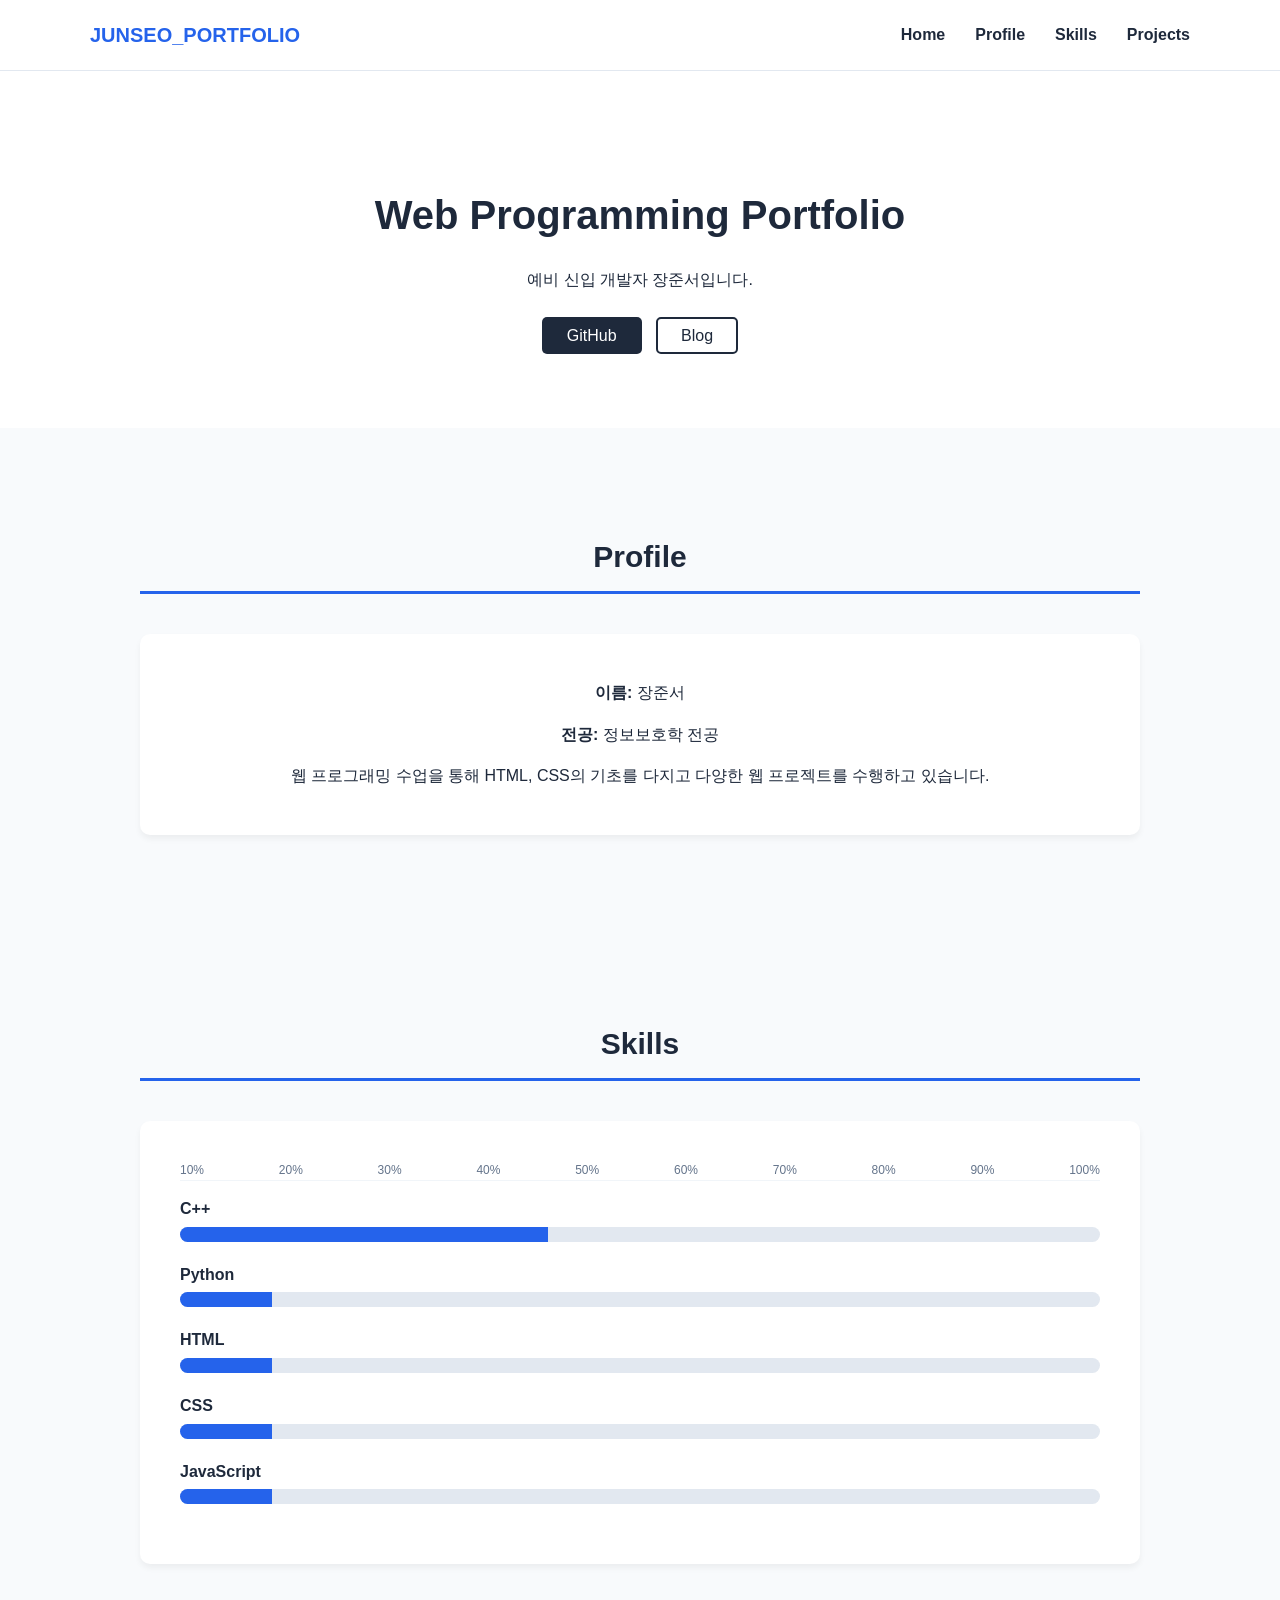
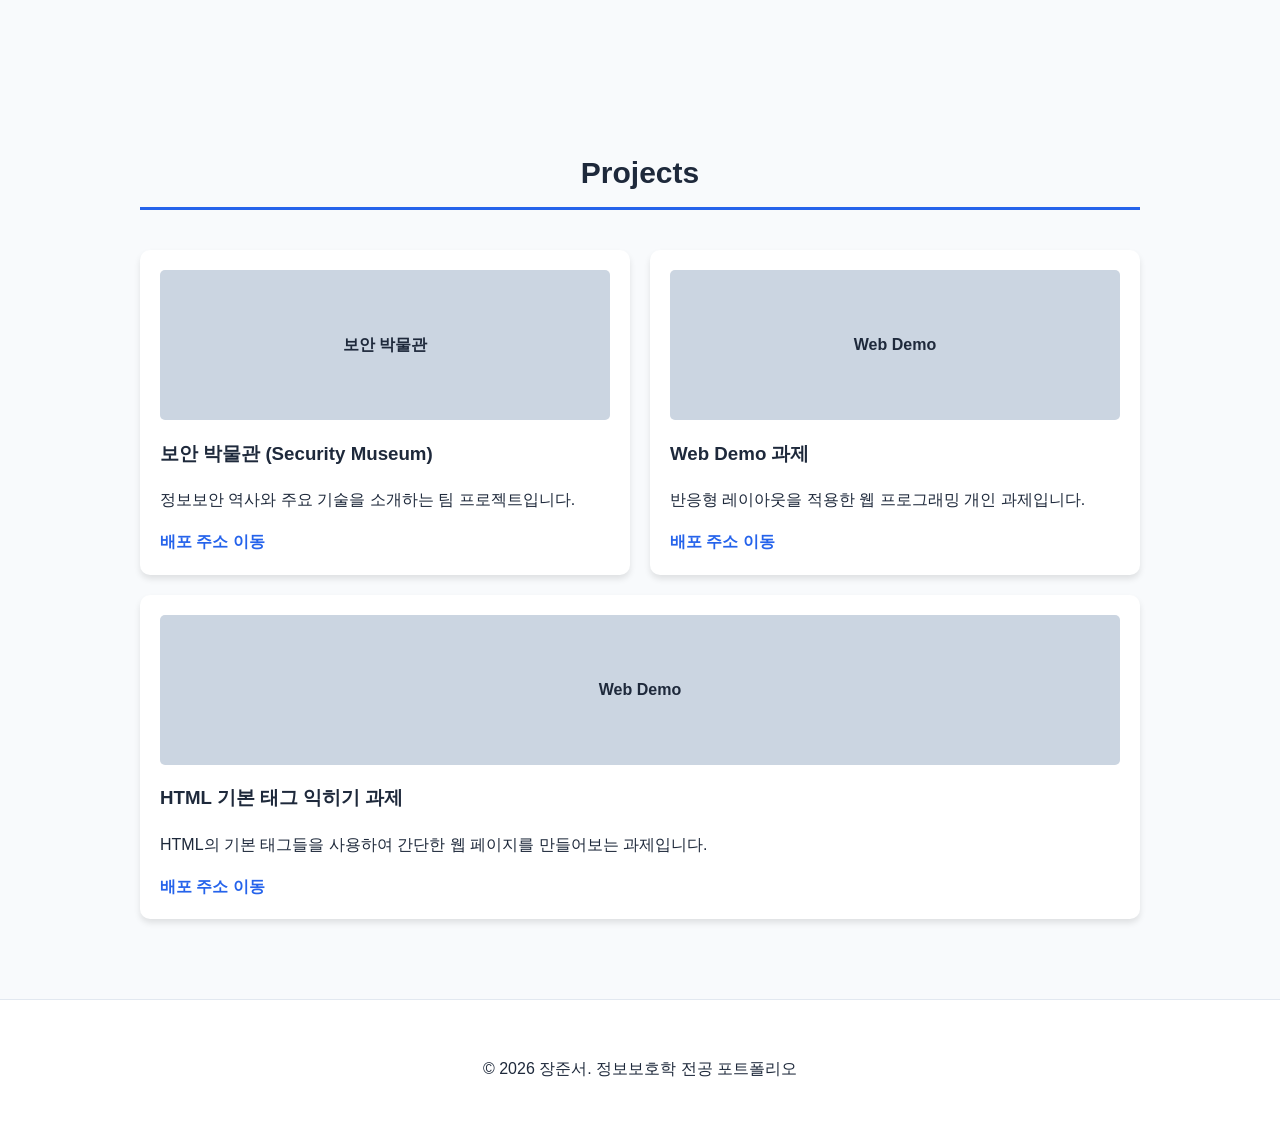
==== index.html @ bdc9773c "파일 이름수정" ====
<!doctype html>
<html lang="ko">
  <head>
    <meta charset="UTF-8" />
    <meta name="viewport" content="width=device-width, initial-scale=1.0" />
    <title>장준서 포트폴리오</title>
    <link rel="stylesheet" href="index.css" />
  </head>
  <body>
    <nav class="navbar">
      <div class="nav-container">
        <span class="logo">JUNSEO_PORTFOLIO</span>
        <ul class="nav-menu">
          <li><a href="#home">Home</a></li>
          <li><a href="#profile">Profile</a></li>
          <li><a href="#skills">Skills</a></li>
          <li><a href="#projects">Projects</a></li>
        </ul>
      </div>
    </nav>

    <section id="home" class="hero-section">
      <h1>Web Programming Portfolio</h1>
      <p>예비 신입 개발자 장준서입니다.</p>
      <div class="link-buttons">
        <a
          href="https://github.com/bear300811?tab=repositories"
          class="btn-dark"
          target="_blank"
          >GitHub</a
        >
        <a
          href="https://velog.io/@bear300811/series"
          class="btn-outline"
          target="_blank"
          >Blog</a
        >
      </div>
    </section>

    <section id="profile" class="common-section">
      <h2 class="title">Profile</h2>
      <div class="profile-box">
        <p><strong>이름:</strong> 장준서</p>
        <p><strong>전공:</strong> 정보보호학 전공</p>
        <p>
          웹 프로그래밍 수업을 통해 HTML, CSS의 기초를 다지고 다양한 웹
          프로젝트를 수행하고 있습니다.
        </p>
      </div>
    </section>

    <section id="skills" class="common-section">
      <h2 class="title">Skills</h2>
      <div class="skills-box">
        <div class="scale-label">
          <span>10%</span><span>20%</span><span>30%</span><span>40%</span
          ><span>50%</span> <span>60%</span><span>70%</span><span>80%</span
          ><span>90%</span><span>100%</span>
        </div>

        <div class="skill-row">
          <span class="label">C++</span>
          <div class="bar-container">
            <div class="bar-fill cpp-bar"></div>
          </div>
        </div>
        <div class="skill-row">
          <span class="label">Python</span>
          <div class="bar-container">
            <div class="bar-fill basic-bar"></div>
          </div>
        </div>
        <div class="skill-row">
          <span class="label">HTML</span>
          <div class="bar-container">
            <div class="bar-fill basic-bar"></div>
          </div>
        </div>
        <div class="skill-row">
          <span class="label">CSS</span>
          <div class="bar-container">
            <div class="bar-fill basic-bar"></div>
          </div>
        </div>
        <div class="skill-row">
          <span class="label">JavaScript</span>
          <div class="bar-container">
            <div class="bar-fill basic-bar"></div>
          </div>
        </div>
      </div>
    </section>

    <section id="projects" class="common-section">
      <h2 class="title">Projects</h2>
      <div class="project-container">
        <div class="project-item">
          <div class="project-thumb">보안 박물관</div>
          <h3>보안 박물관 (Security Museum)</h3>
          <p>정보보안 역사와 주요 기술을 소개하는 팀 프로젝트입니다.</p>
          <a href="#" class="view-link">배포 주소 이동</a>
        </div>
        <div class="project-item">
          <div class="project-thumb">Web Demo</div>
          <h3>Web Demo 과제</h3>
          <p>반응형 레이아웃을 적용한 웹 프로그래밍 개인 과제입니다.</p>
          <a href="https://web2026-3.vercel.app/" class="view-link"
            >배포 주소 이동</a
          >
        </div>
        <div class="project-item">
          <div class="project-thumb">Web Demo</div>
          <h3>HTML 기본 태그 익히기 과제</h3>
          <p>
            HTML의 기본 태그들을 사용하여 간단한 웹 페이지를 만들어보는
            과제입니다.
          </p>
          <a href="https://github.com/bear300811/WebProject2" class="view-link"
            >배포 주소 이동</a
          >
        </div>
      </div>
    </section>

    <footer class="footer">
      <p>© 2026 장준서. 정보보호학 전공 포트폴리오</p>
    </footer>
  </body>
</html>
---- index.css ----
body {
  margin: 0;
  padding: 0;
  font-family: 'Malgun Gothic', sans-serif;
  line-height: 1.6;
  background-color: #f8fafc;
  color: #1e293b;
}

/* 내비게이션 */
.navbar {
  background-color: #ffffff;
  height: 70px;
  border-bottom: 1px solid #e2e8f0;
  position: fixed;
  top: 0;
  width: 100%;
  z-index: 999;
}

.nav-container {
  width: 90%;
  max-width: 1100px;
  margin: 0 auto;
  display: flex;
  justify-content: space-between;
  align-items: center;
  height: 100%;
}

.logo {
  font-size: 20px;
  font-weight: bold;
  color: #2563eb;
}

.nav-menu {
  list-style: none;
  display: flex;
  margin: 0;
  padding: 0;
}

.nav-menu li {
  margin-left: 30px;
}

.nav-menu a {
  text-decoration: none;
  color: #1e293b;
  font-weight: bold;
}

/* 히어로 섹션 */
.hero-section {
  padding: 150px 20px 80px;
  text-align: center;
  background-color: #ffffff;
}

.hero-section h1 {
  font-size: 40px;
  margin-bottom: 20px;
}

.link-buttons {
  margin-top: 30px;
}

.btn-dark {
  background-color: #1e293b;
  color: white;
  padding: 10px 25px;
  text-decoration: none;
  border-radius: 5px;
  margin-right: 10px;
}

.btn-outline {
  border: 2px solid #1e293b;
  color: #1e293b;
  padding: 8px 23px;
  text-decoration: none;
  border-radius: 5px;
}

/* 공통 섹션 */
.common-section {
  padding: 80px 20px;
  max-width: 1000px;
  margin: 0 auto;
}

.title {
  text-align: center;
  font-size: 30px;
  margin-bottom: 40px;
  border-bottom: 3px solid #2563eb;
  display: inline-block;
  width: 100%;
  padding-bottom: 10px;
}

/* 프로필 박스 */
.profile-box {
  background-color: white;
  padding: 30px;
  border-radius: 10px;
  box-shadow: 0 4px 6px rgba(0, 0, 0, 0.05);
  text-align: center;
}

/* 기술 그래프 */
.skills-box {
  background-color: white;
  padding: 40px;
  border-radius: 10px;
  box-shadow: 0 4px 6px rgba(0, 0, 0, 0.05);
}

.scale-label {
  display: flex;
  justify-content: space-between;
  font-size: 12px;
  color: #64748b;
  margin-bottom: 15px;
  border-bottom: 1px solid #f1f5f9;
}

.skill-row {
  margin-bottom: 20px;
}

.label {
  font-weight: bold;
  display: block;
  margin-bottom: 5px;
}

.bar-container {
  background-color: #e2e8f0;
  height: 15px;
  border-radius: 10px;
  overflow: hidden;
}

/* 막대 애니메이션 핵심 코드 */
.bar-fill {
  height: 100%;
  background-color: #2563eb;
  width: 0;
  animation: slideIn 1.5s ease-out forwards;
}

@keyframes slideIn {
  from {
    width: 0;
  }
  to {
    width: var(--final-width);
  }
}

/* 각 스킬별 최종 너비 설정 (40%와 10%) */
.cpp-bar {
  --final-width: 40%;
}

.basic-bar {
  --final-width: 10%;
}

/* 프로젝트 그리드*/
.project-container {
  display: flex;
  gap: 20px;
  flex-wrap: wrap;
}

.project-item {
  background-color: white;
  flex: 1;
  min-width: 300px;
  padding: 20px;
  border-radius: 10px;
  box-shadow: 0 4px 6px rgba(0, 0, 0, 0.1);
}

.project-thumb {
  background-color: #cbd5e1;
  height: 150px;
  display: flex;
  align-items: center;
  justify-content: center;
  font-weight: bold;
  border-radius: 5px;
  margin-bottom: 15px;
}

.view-link {
  color: #2563eb;
  font-weight: bold;
  text-decoration: none;
}

.footer {
  text-align: center;
  padding: 40px;
  background-color: #ffffff;
  border-top: 1px solid #e2e8f0;
}

/* 반응형 (모바일) */
@media (max-width: 768px) {
  .nav-menu {
    display: none;
  }
  .project-item {
    flex: 100%;
  }
  .hero-section h1 {
    font-size: 30px;
  }
}
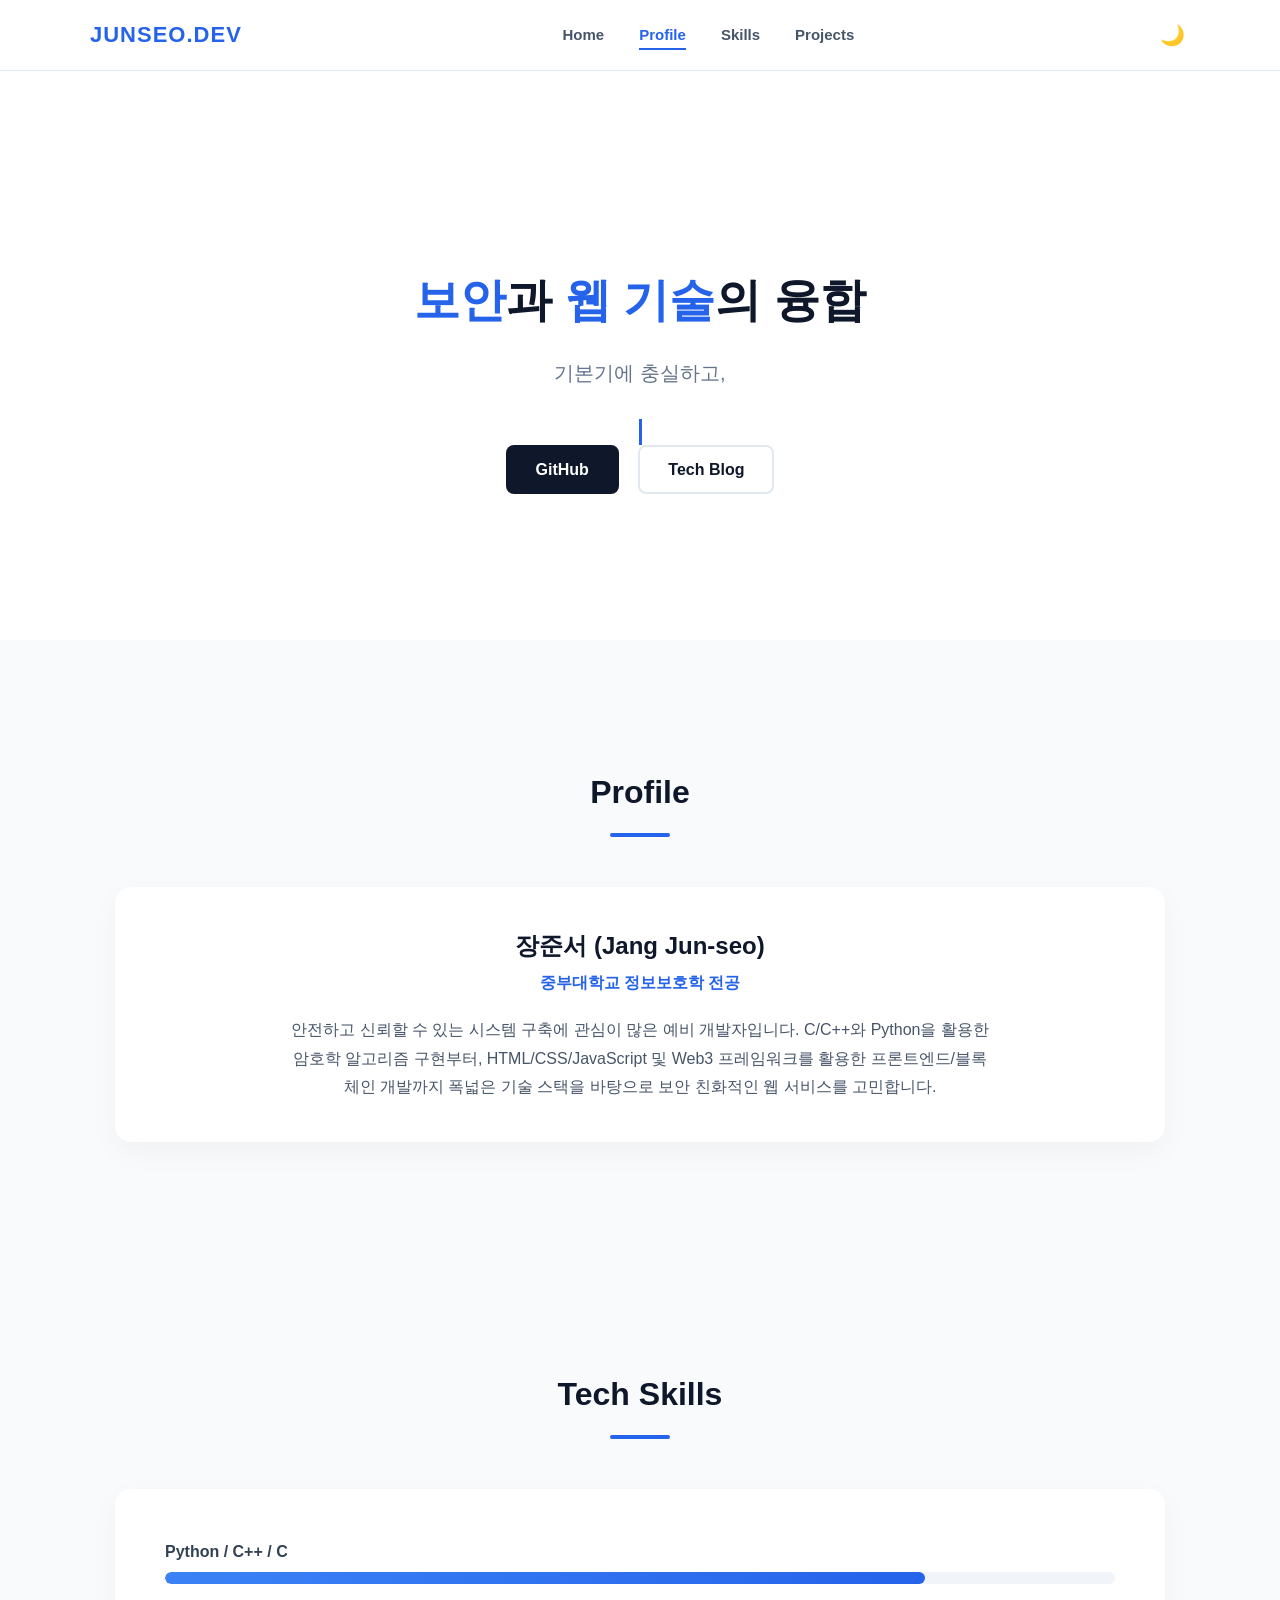
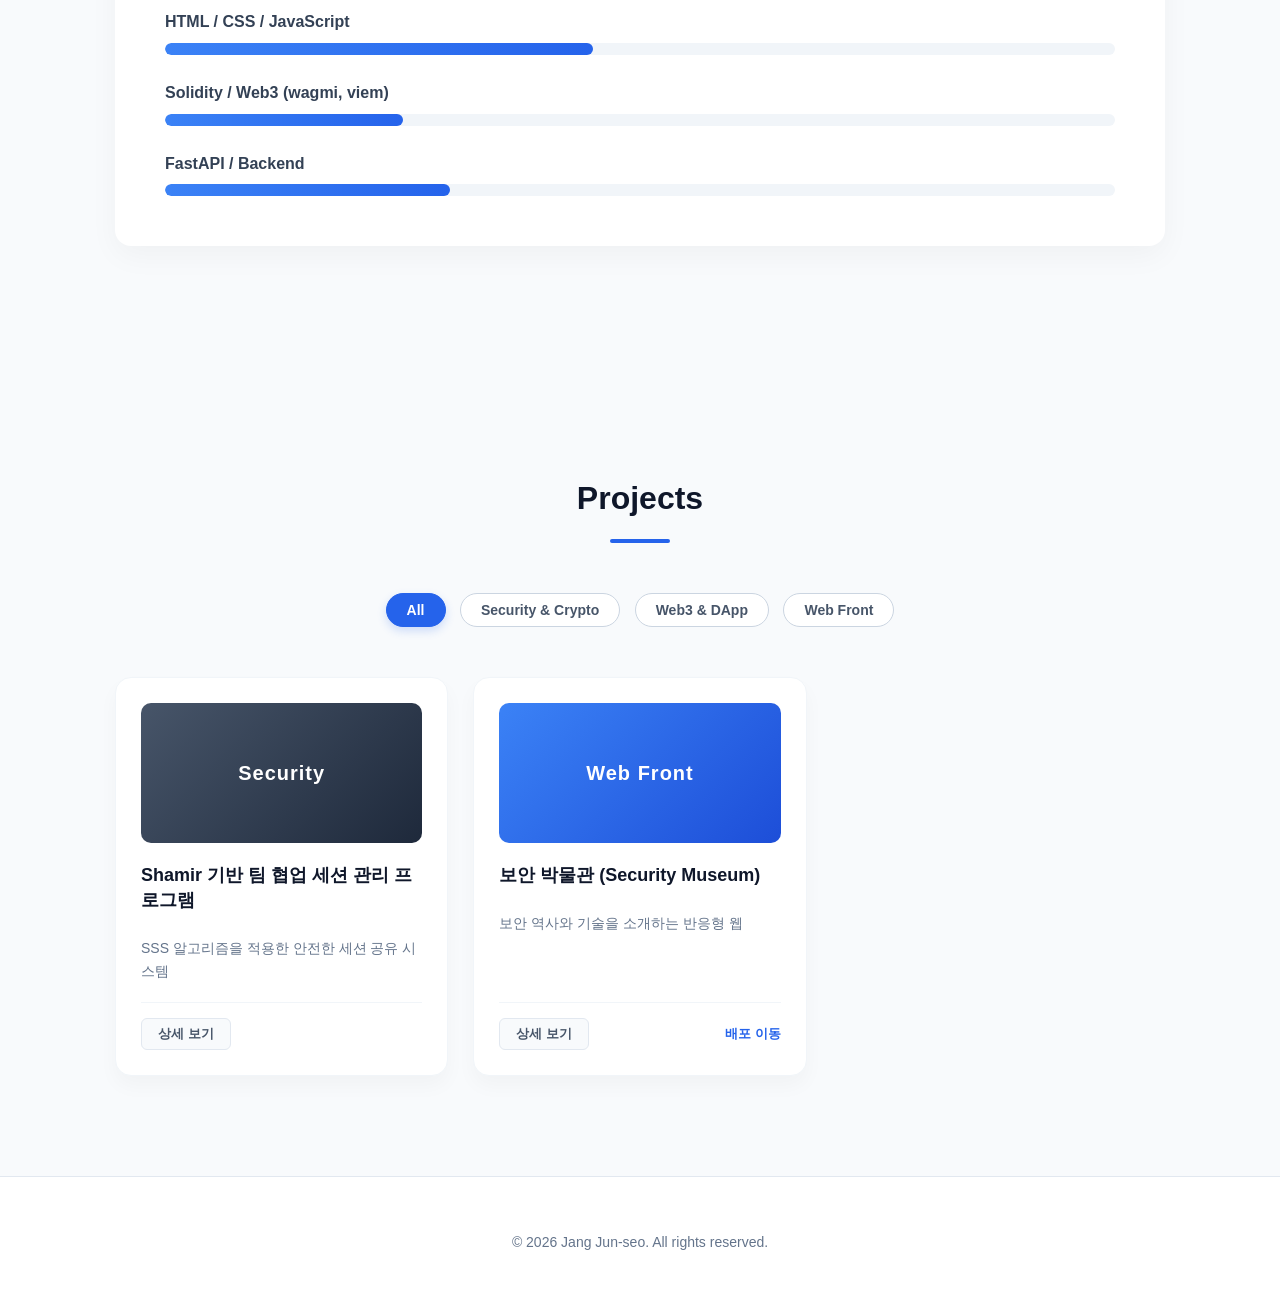
==== commit e3821c56: "Add : js시스템 및 기능 추가" ====
--- a/index.html
+++ b/index.html
@@ -3,90 +3,89 @@
   <head>
     <meta charset="UTF-8" />
     <meta name="viewport" content="width=device-width, initial-scale=1.0" />
-    <title>장준서 포트폴리오</title>
+    <title>장준서 포트폴리오 | InfoSec Developer</title>
     <link rel="stylesheet" href="index.css" />
   </head>
   <body>
     <nav class="navbar">
       <div class="nav-container">
-        <span class="logo">JUNSEO_PORTFOLIO</span>
+        <span class="logo">JUNSEO.DEV</span>
         <ul class="nav-menu">
-          <li><a href="#home">Home</a></li>
+          <li><a href="#home" class="active">Home</a></li>
           <li><a href="#profile">Profile</a></li>
           <li><a href="#skills">Skills</a></li>
           <li><a href="#projects">Projects</a></li>
         </ul>
+        <button id="darkModeToggle" class="dark-mode-btn">🌙</button>
       </div>
     </nav>
 
     <section id="home" class="hero-section">
-      <h1>Web Programming Portfolio</h1>
-      <p>예비 신입 개발자 장준서입니다.</p>
-      <div class="link-buttons">
-        <a
-          href="https://github.com/bear300811?tab=repositories"
-          class="btn-dark"
-          target="_blank"
-          >GitHub</a
-        >
-        <a
-          href="https://velog.io/@bear300811/series"
-          class="btn-outline"
-          target="_blank"
-          >Blog</a
-        >
+      <div class="hero-content">
+        <h1>
+          <span class="highlight">보안</span>과
+          <span class="highlight">웹 기술</span>의 융합
+        </h1>
+        <p id="typewriter" class="typing-text"></p>
+        <div class="link-buttons">
+          <a
+            href="https://github.com/bear300811?tab=repositories"
+            class="btn-dark"
+            target="_blank"
+            >GitHub</a
+          >
+          <a
+            href="https://velog.io/@bear300811/series"
+            class="btn-outline"
+            target="_blank"
+            >Tech Blog</a
+          >
+        </div>
       </div>
     </section>
 
     <section id="profile" class="common-section">
       <h2 class="title">Profile</h2>
       <div class="profile-box">
-        <p><strong>이름:</strong> 장준서</p>
-        <p><strong>전공:</strong> 정보보호학 전공</p>
-        <p>
-          웹 프로그래밍 수업을 통해 HTML, CSS의 기초를 다지고 다양한 웹
-          프로젝트를 수행하고 있습니다.
-        </p>
+        <div class="profile-text">
+          <h3>장준서 (Jang Jun-seo)</h3>
+          <p class="major">중부대학교 정보보호학 전공</p>
+          <p class="desc">
+            안전하고 신뢰할 수 있는 시스템 구축에 관심이 많은 예비 개발자입니다.
+            C/C++와 Python을 활용한 암호학 알고리즘 구현부터,
+            HTML/CSS/JavaScript 및 Web3 프레임워크를 활용한 프론트엔드/블록체인
+            개발까지 폭넓은 기술 스택을 바탕으로 보안 친화적인 웹 서비스를
+            고민합니다.
+          </p>
+        </div>
       </div>
     </section>
 
     <section id="skills" class="common-section">
-      <h2 class="title">Skills</h2>
+      <h2 class="title">Tech Skills</h2>
       <div class="skills-box">
-        <div class="scale-label">
-          <span>10%</span><span>20%</span><span>30%</span><span>40%</span
-          ><span>50%</span> <span>60%</span><span>70%</span><span>80%</span
-          ><span>90%</span><span>100%</span>
-        </div>
-
         <div class="skill-row">
-          <span class="label">C++</span>
+          <span class="label">Python / C++ / C</span>
           <div class="bar-container">
-            <div class="bar-fill cpp-bar"></div>
+            <div class="bar-fill" style="--target-width: 80%"></div>
           </div>
         </div>
         <div class="skill-row">
-          <span class="label">Python</span>
+          <span class="label">HTML / CSS / JavaScript</span>
           <div class="bar-container">
-            <div class="bar-fill basic-bar"></div>
+            <div class="bar-fill" style="--target-width: 45%"></div>
           </div>
         </div>
         <div class="skill-row">
-          <span class="label">HTML</span>
+          <span class="label">Solidity / Web3 (wagmi, viem)</span>
           <div class="bar-container">
-            <div class="bar-fill basic-bar"></div>
+            <div class="bar-fill" style="--target-width: 25%"></div>
           </div>
         </div>
         <div class="skill-row">
-          <span class="label">CSS</span>
+          <span class="label">FastAPI / Backend</span>
           <div class="bar-container">
-            <div class="bar-fill basic-bar"></div>
-          </div>
-        </div>
-        <div class="skill-row">
-          <span class="label">JavaScript</span>
-          <div class="bar-container">
-            <div class="bar-fill basic-bar"></div>
+            <div class="bar-fill" style="--target-width: 30%"></div>
           </div>
         </div>
       </div>
@@ -94,37 +93,78 @@
 
     <section id="projects" class="common-section">
       <h2 class="title">Projects</h2>
+
+      <div class="filter-container">
+        <button class="filter-btn active" data-filter="all">All</button>
+        <button class="filter-btn" data-filter="security">
+          Security & Crypto
+        </button>
+        <button class="filter-btn" data-filter="blockchain">Web3 & DApp</button>
+        <button class="filter-btn" data-filter="web">Web Front</button>
+      </div>
+
       <div class="project-container">
-        <div class="project-item">
-          <div class="project-thumb">보안 박물관</div>
+        <div
+          class="project-item"
+          data-category="security"
+          data-tech="Python, Cryptography, Security Protocol"
+          data-detail="Shamir's Secret Sharing(SSS) 알고리즘을 활용하여 팀원 간의 안전한 세션 키 분산 및 복구 메커니즘을 기획하고 구현한 프로젝트입니다."
+        >
+          <div class="project-thumb thumb-sec">Security</div>
+          <h3>Shamir 기반 팀 협업 세션 관리 프로그램</h3>
+          <p class="project-desc">
+            SSS 알고리즘을 적용한 안전한 세션 공유 시스템
+          </p>
+          <div class="project-links">
+            <button class="detail-btn">상세 보기</button>
+          </div>
+        </div>
+
+        <div
+          class="project-item"
+          data-category="web"
+          data-tech="HTML, CSS, JS, Vercel"
+          data-detail="정보보안의 역사와 주요 암호 기술(에니그마 등)을 인터랙티브하게 소개하는 웹 페이지입니다."
+        >
+          <div class="project-thumb thumb-web">Web Front</div>
           <h3>보안 박물관 (Security Museum)</h3>
-          <p>정보보안 역사와 주요 기술을 소개하는 팀 프로젝트입니다.</p>
-          <a href="#" class="view-link">배포 주소 이동</a>
-        </div>
-        <div class="project-item">
-          <div class="project-thumb">Web Demo</div>
-          <h3>Web Demo 과제</h3>
-          <p>반응형 레이아웃을 적용한 웹 프로그래밍 개인 과제입니다.</p>
-          <a href="https://web2026-3.vercel.app/" class="view-link"
-            >배포 주소 이동</a
-          >
-        </div>
-        <div class="project-item">
-          <div class="project-thumb">Web Demo</div>
-          <h3>HTML 기본 태그 익히기 과제</h3>
-          <p>
-            HTML의 기본 태그들을 사용하여 간단한 웹 페이지를 만들어보는
-            과제입니다.
-          </p>
-          <a href="https://github.com/bear300811/WebProject2" class="view-link"
-            >배포 주소 이동</a
-          >
+          <p class="project-desc">보안 역사와 기술을 소개하는 반응형 웹</p>
+          <div class="project-links">
+            <button class="detail-btn">상세 보기</button>
+            <a
+              href="https://web-project-mid.vercel.app/"
+              class="view-link"
+              target="_blank"
+              >배포 이동</a
+            >
+          </div>
         </div>
       </div>
     </section>
 
     <footer class="footer">
-      <p>© 2026 장준서. 정보보호학 전공 포트폴리오</p>
+      <p>© 2026 Jang Jun-seo. All rights reserved.</p>
     </footer>
+
+    <div id="projectModal" class="modal">
+      <div class="modal-content">
+        <div class="modal-header">
+          <h2 id="modalTitle">프로젝트 제목</h2>
+          <span class="close-btn">&times;</span>
+        </div>
+        <div class="modal-body">
+          <div class="tech-stack-container">
+            <span class="tech-label">Tech Stack</span>
+            <p id="modalTech" class="tech-tags"></p>
+          </div>
+          <div class="desc-container">
+            <span class="desc-label">Overview</span>
+            <p id="modalDesc">상세 설명</p>
+          </div>
+        </div>
+      </div>
+    </div>
+
+    <script src="app.js"></script>
   </body>
 </html>
--- a/index.css
+++ b/index.css
@@ -1,21 +1,27 @@
+/* 기본 초기화 및 폰트 */
 body {
   margin: 0;
   padding: 0;
-  font-family: 'Malgun Gothic', sans-serif;
+  font-family: 'Pretendard', 'Malgun Gothic', sans-serif;
   line-height: 1.6;
   background-color: #f8fafc;
-  color: #1e293b;
-}
-
-/* 내비게이션 */
+  color: #0f172a;
+  transition:
+    background-color 0.3s,
+    color 0.3s;
+}
+
+/* 내비게이션 - 블러 효과 적용 */
 .navbar {
-  background-color: #ffffff;
+  background-color: rgba(255, 255, 255, 0.9);
+  backdrop-filter: blur(10px);
   height: 70px;
   border-bottom: 1px solid #e2e8f0;
   position: fixed;
   top: 0;
   width: 100%;
   z-index: 999;
+  transition: background-color 0.3s;
 }
 
 .nav-container {
@@ -29,9 +35,10 @@
 }
 
 .logo {
-  font-size: 20px;
-  font-weight: bold;
+  font-size: 22px;
+  font-weight: 800;
   color: #2563eb;
+  letter-spacing: 1px;
 }
 
 .nav-menu {
@@ -42,165 +49,450 @@
 }
 
 .nav-menu li {
-  margin-left: 30px;
+  margin-left: 35px;
 }
 
 .nav-menu a {
   text-decoration: none;
-  color: #1e293b;
-  font-weight: bold;
+  color: #475569;
+  font-weight: 600;
+  font-size: 15px;
+  transition: color 0.3s ease;
+  padding-bottom: 5px;
+}
+
+.nav-menu a:hover,
+.nav-menu a.active {
+  color: #2563eb;
+  border-bottom: 2px solid #2563eb;
 }
 
 /* 히어로 섹션 */
 .hero-section {
-  padding: 150px 20px 80px;
+  padding: 180px 20px 100px;
   text-align: center;
   background-color: #ffffff;
-}
-
-.hero-section h1 {
-  font-size: 40px;
-  margin-bottom: 20px;
-}
-
-.link-buttons {
-  margin-top: 30px;
+  min-height: 40vh;
+  display: flex;
+  align-items: center;
+  justify-content: center;
+}
+
+.hero-content h1 {
+  font-size: 46px;
+  margin-bottom: 15px;
+  font-weight: 800;
+  color: #0f172a;
+}
+
+.highlight {
+  color: #2563eb;
+}
+
+.typing-text {
+  font-size: 20px;
+  color: #64748b;
+  min-height: 30px; /* 타이핑 전 레이아웃 흔들림 방지 */
+  margin-bottom: 30px;
+}
+
+.typing-cursor {
+  display: inline-block;
+  width: 3px;
+  background-color: #2563eb;
+  animation: blink 0.8s infinite;
+}
+
+@keyframes blink {
+  0%,
+  100% {
+    opacity: 1;
+  }
+  50% {
+    opacity: 0;
+  }
 }
 
 .btn-dark {
+  background-color: #0f172a;
+  color: white;
+  padding: 12px 30px;
+  text-decoration: none;
+  border-radius: 8px;
+  margin-right: 15px;
+  font-weight: 600;
+  transition:
+    background-color 0.2s,
+    transform 0.2s;
+  display: inline-block;
+}
+
+.btn-dark:hover {
   background-color: #1e293b;
-  color: white;
-  padding: 10px 25px;
+  transform: translateY(-2px);
+}
+
+.btn-outline {
+  border: 2px solid #e2e8f0;
+  color: #0f172a;
+  padding: 10px 28px;
   text-decoration: none;
-  border-radius: 5px;
-  margin-right: 10px;
-}
-
-.btn-outline {
-  border: 2px solid #1e293b;
-  color: #1e293b;
-  padding: 8px 23px;
-  text-decoration: none;
-  border-radius: 5px;
+  border-radius: 8px;
+  font-weight: 600;
+  transition: all 0.2s;
+  display: inline-block;
+}
+
+.btn-outline:hover {
+  border-color: #0f172a;
+  background-color: #f8fafc;
+  transform: translateY(-2px);
 }
 
 /* 공통 섹션 */
 .common-section {
-  padding: 80px 20px;
-  max-width: 1000px;
+  padding: 100px 20px;
+  max-width: 1050px;
   margin: 0 auto;
 }
 
 .title {
   text-align: center;
-  font-size: 30px;
-  margin-bottom: 40px;
-  border-bottom: 3px solid #2563eb;
-  display: inline-block;
-  width: 100%;
-  padding-bottom: 10px;
+  font-size: 32px;
+  font-weight: 800;
+  margin-bottom: 50px;
+  color: #0f172a;
+  position: relative;
+}
+
+.title::after {
+  content: '';
+  display: block;
+  width: 60px;
+  height: 4px;
+  background-color: #2563eb;
+  margin: 15px auto 0;
+  border-radius: 2px;
 }
 
 /* 프로필 박스 */
 .profile-box {
   background-color: white;
-  padding: 30px;
-  border-radius: 10px;
-  box-shadow: 0 4px 6px rgba(0, 0, 0, 0.05);
+  padding: 40px;
+  border-radius: 16px;
+  box-shadow: 0 10px 30px rgba(0, 0, 0, 0.04);
   text-align: center;
 }
 
-/* 기술 그래프 */
+.profile-text h3 {
+  font-size: 24px;
+  margin: 0 0 5px 0;
+}
+
+.major {
+  color: #2563eb;
+  font-weight: 600;
+  margin-top: 0;
+  margin-bottom: 20px;
+}
+
+.desc {
+  color: #475569;
+  font-size: 16px;
+  max-width: 700px;
+  margin: 0 auto;
+  line-height: 1.8;
+}
+
+/* 스킬 박스 */
 .skills-box {
   background-color: white;
-  padding: 40px;
-  border-radius: 10px;
-  box-shadow: 0 4px 6px rgba(0, 0, 0, 0.05);
-}
-
-.scale-label {
-  display: flex;
-  justify-content: space-between;
-  font-size: 12px;
-  color: #64748b;
-  margin-bottom: 15px;
-  border-bottom: 1px solid #f1f5f9;
+  padding: 50px;
+  border-radius: 16px;
+  box-shadow: 0 10px 30px rgba(0, 0, 0, 0.04);
 }
 
 .skill-row {
-  margin-bottom: 20px;
+  margin-bottom: 25px;
+}
+
+.skill-row:last-child {
+  margin-bottom: 0;
 }
 
 .label {
-  font-weight: bold;
+  font-weight: 600;
   display: block;
-  margin-bottom: 5px;
+  margin-bottom: 8px;
+  color: #334155;
 }
 
 .bar-container {
-  background-color: #e2e8f0;
-  height: 15px;
+  background-color: #f1f5f9;
+  height: 12px;
   border-radius: 10px;
   overflow: hidden;
 }
 
-/* 막대 애니메이션 핵심 코드 */
 .bar-fill {
   height: 100%;
-  background-color: #2563eb;
+  background: linear-gradient(90deg, #3b82f6, #2563eb);
   width: 0;
-  animation: slideIn 1.5s ease-out forwards;
-}
-
-@keyframes slideIn {
+  border-radius: 10px;
+}
+
+.bar-fill.animate {
+  animation: fillBar 1.5s cubic-bezier(0.1, 0.8, 0.2, 1) forwards;
+}
+
+@keyframes fillBar {
   from {
     width: 0;
   }
   to {
-    width: var(--final-width);
-  }
-}
-
-/* 각 스킬별 최종 너비 설정 (40%와 10%) */
-.cpp-bar {
-  --final-width: 40%;
-}
-
-.basic-bar {
-  --final-width: 10%;
-}
-
-/* 프로젝트 그리드*/
+    width: var(--target-width);
+  }
+}
+
+/* 필터 버튼 */
+.filter-container {
+  text-align: center;
+  margin-bottom: 40px;
+}
+
+.filter-btn {
+  background-color: white;
+  border: 1px solid #cbd5e1;
+  color: #475569;
+  padding: 8px 20px;
+  margin: 0 5px 10px;
+  border-radius: 30px;
+  cursor: pointer;
+  font-weight: 600;
+  font-size: 14px;
+  transition: all 0.2s ease;
+}
+
+.filter-btn.active,
+.filter-btn:hover {
+  background-color: #2563eb;
+  border-color: #2563eb;
+  color: white;
+  box-shadow: 0 4px 10px rgba(37, 99, 235, 0.2);
+}
+
+/* 프로젝트 그리드 */
 .project-container {
-  display: flex;
-  gap: 20px;
-  flex-wrap: wrap;
+  display: grid;
+  grid-template-columns: repeat(auto-fill, minmax(320px, 1fr));
+  gap: 25px;
 }
 
 .project-item {
   background-color: white;
-  flex: 1;
-  min-width: 300px;
-  padding: 20px;
-  border-radius: 10px;
-  box-shadow: 0 4px 6px rgba(0, 0, 0, 0.1);
+  padding: 25px;
+  border-radius: 16px;
+  box-shadow: 0 10px 20px rgba(0, 0, 0, 0.03);
+  transition:
+    opacity 0.4s ease,
+    transform 0.3s ease,
+    box-shadow 0.3s ease;
+  border: 1px solid #f1f5f9;
+  display: flex;
+  flex-direction: column;
+}
+
+.project-item:hover {
+  transform: translateY(-8px);
+  box-shadow: 0 15px 30px rgba(0, 0, 0, 0.08);
+}
+
+.project-item.hide {
+  display: none;
 }
 
 .project-thumb {
-  background-color: #cbd5e1;
-  height: 150px;
+  height: 140px;
   display: flex;
   align-items: center;
   justify-content: center;
-  font-weight: bold;
-  border-radius: 5px;
-  margin-bottom: 15px;
+  font-weight: 800;
+  font-size: 20px;
+  border-radius: 10px;
+  margin-bottom: 20px;
+  color: white;
+  letter-spacing: 1px;
+}
+
+/* 카테고리별 썸네일 색상 */
+.thumb-sec {
+  background: linear-gradient(135deg, #475569, #1e293b);
+}
+.thumb-blk {
+  background: linear-gradient(135deg, #8b5cf6, #6d28d9);
+}
+.thumb-web {
+  background: linear-gradient(135deg, #3b82f6, #1d4ed8);
+}
+
+.project-item h3 {
+  font-size: 18px;
+  margin: 0 0 10px 0;
+  color: #0f172a;
+  line-height: 1.4;
+}
+
+.project-desc {
+  font-size: 14px;
+  color: #64748b;
+  margin-bottom: 20px;
+  flex-grow: 1;
+}
+
+.project-links {
+  display: flex;
+  justify-content: space-between;
+  align-items: center;
+  border-top: 1px solid #f1f5f9;
+  padding-top: 15px;
+}
+
+.detail-btn {
+  background-color: #f8fafc;
+  border: 1px solid #e2e8f0;
+  color: #475569;
+  padding: 6px 16px;
+  border-radius: 6px;
+  cursor: pointer;
+  font-weight: 600;
+  font-size: 13px;
+  transition: all 0.2s;
+}
+
+.detail-btn:hover {
+  background-color: #e2e8f0;
+  color: #0f172a;
 }
 
 .view-link {
   color: #2563eb;
+  font-weight: 700;
+  font-size: 13px;
+  text-decoration: none;
+}
+
+.view-link:hover {
+  text-decoration: underline;
+}
+
+/* 다크모드 버튼 */
+.dark-mode-btn {
+  background: none;
+  border: none;
+  font-size: 20px;
+  cursor: pointer;
+  margin-left: 15px;
+  padding: 5px;
+  border-radius: 50%;
+  transition: background-color 0.2s;
+}
+
+.dark-mode-btn:hover {
+  background-color: #f1f5f9;
+}
+
+/* 고퀄리티 모달 디자인 */
+.modal {
+  display: none;
+  position: fixed;
+  z-index: 1000;
+  left: 0;
+  top: 0;
+  width: 100%;
+  height: 100%;
+  background-color: rgba(15, 23, 42, 0.7);
+  backdrop-filter: blur(5px);
+}
+
+.modal-content {
+  background-color: #ffffff;
+  margin: 8% auto;
+  border-radius: 16px;
+  width: 90%;
+  max-width: 550px;
+  box-shadow: 0 20px 40px rgba(0, 0, 0, 0.2);
+  animation: modalScaleUp 0.3s cubic-bezier(0.1, 0.8, 0.2, 1);
+  overflow: hidden;
+}
+
+@keyframes modalScaleUp {
+  from {
+    opacity: 0;
+    transform: scale(0.95) translateY(20px);
+  }
+  to {
+    opacity: 1;
+    transform: scale(1) translateY(0);
+  }
+}
+
+.modal-header {
+  padding: 25px 30px;
+  border-bottom: 1px solid #f1f5f9;
+  display: flex;
+  justify-content: space-between;
+  align-items: center;
+  background-color: #f8fafc;
+}
+
+.modal-header h2 {
+  margin: 0;
+  font-size: 20px;
+  color: #0f172a;
+}
+
+.close-btn {
+  color: #94a3b8;
+  font-size: 26px;
   font-weight: bold;
-  text-decoration: none;
+  cursor: pointer;
+  transition: color 0.2s;
+}
+
+.close-btn:hover {
+  color: #0f172a;
+}
+
+.modal-body {
+  padding: 30px;
+}
+
+.tech-label,
+.desc-label {
+  display: block;
+  font-size: 13px;
+  font-weight: 700;
+  color: #2563eb;
+  text-transform: uppercase;
+  margin-bottom: 10px;
+  letter-spacing: 0.5px;
+}
+
+.tech-tags {
+  font-size: 14px;
+  font-weight: 600;
+  color: #334155;
+  background-color: #f1f5f9;
+  padding: 10px 15px;
+  border-radius: 8px;
+  margin: 0 0 25px 0;
+}
+
+#modalDesc {
+  color: #475569;
+  font-size: 15px;
+  line-height: 1.7;
+  margin: 0;
 }
 
 .footer {
@@ -208,17 +500,143 @@
   padding: 40px;
   background-color: #ffffff;
   border-top: 1px solid #e2e8f0;
-}
-
-/* 반응형 (모바일) */
+  color: #64748b;
+  font-size: 14px;
+}
+
+/* 반응형 */
 @media (max-width: 768px) {
   .nav-menu {
     display: none;
   }
-  .project-item {
-    flex: 100%;
-  }
-  .hero-section h1 {
-    font-size: 30px;
-  }
-}
+  .hero-content h1 {
+    font-size: 32px;
+  }
+  .project-container {
+    grid-template-columns: 1fr;
+  }
+}
+
+/* -------------------------------------
+   다크모드 스타일 (변수 없이 직접 덮어쓰기)
+-------------------------------------- */
+body.dark-theme {
+  background-color: #0f172a;
+  color: #f1f5f9;
+}
+body.dark-theme .navbar {
+  background-color: rgba(15, 23, 42, 0.9);
+  border-bottom-color: #1e293b;
+}
+body.dark-theme .nav-menu a {
+  color: #94a3b8;
+}
+body.dark-theme .nav-menu a:hover,
+body.dark-theme .nav-menu a.active {
+  color: #3b82f6;
+  border-bottom-color: #3b82f6;
+}
+body.dark-theme .logo {
+  color: #3b82f6;
+}
+body.dark-theme .dark-mode-btn:hover {
+  background-color: #1e293b;
+}
+body.dark-theme .hero-section {
+  background-color: #0f172a;
+}
+body.dark-theme .hero-content h1 {
+  color: #f1f5f9;
+}
+body.dark-theme .highlight {
+  color: #3b82f6;
+}
+body.dark-theme .btn-dark {
+  background-color: #3b82f6;
+  color: #ffffff;
+}
+body.dark-theme .btn-dark:hover {
+  background-color: #2563eb;
+}
+body.dark-theme .btn-outline {
+  border-color: #334155;
+  color: #f1f5f9;
+}
+body.dark-theme .btn-outline:hover {
+  border-color: #f1f5f9;
+  background-color: transparent;
+}
+body.dark-theme .title {
+  color: #f1f5f9;
+}
+body.dark-theme .profile-box,
+body.dark-theme .skills-box,
+body.dark-theme .project-item {
+  background-color: #1e293b;
+  border-color: #1e293b;
+  box-shadow: 0 10px 30px rgba(0, 0, 0, 0.4);
+}
+body.dark-theme .profile-text h3,
+body.dark-theme .project-item h3 {
+  color: #f1f5f9;
+}
+body.dark-theme .desc,
+body.dark-theme .project-desc {
+  color: #94a3b8;
+}
+body.dark-theme .label {
+  color: #cbd5e1;
+}
+body.dark-theme .bar-container {
+  background-color: #0f172a;
+}
+body.dark-theme .filter-btn {
+  background-color: transparent;
+  border-color: #475569;
+  color: #cbd5e1;
+}
+body.dark-theme .filter-btn.active,
+body.dark-theme .filter-btn:hover {
+  background-color: #3b82f6;
+  border-color: #3b82f6;
+  color: white;
+}
+body.dark-theme .project-links {
+  border-top-color: #334155;
+}
+body.dark-theme .detail-btn {
+  background-color: #0f172a;
+  border-color: #334155;
+  color: #cbd5e1;
+}
+body.dark-theme .detail-btn:hover {
+  background-color: #334155;
+  color: #f1f5f9;
+}
+body.dark-theme .view-link {
+  color: #3b82f6;
+}
+body.dark-theme .footer {
+  background-color: #0f172a;
+  border-top-color: #1e293b;
+  color: #475569;
+}
+
+/* 다크모드 모달 */
+body.dark-theme .modal-content {
+  background-color: #1e293b;
+}
+body.dark-theme .modal-header {
+  background-color: #0f172a;
+  border-bottom-color: #334155;
+}
+body.dark-theme .modal-header h2 {
+  color: #f1f5f9;
+}
+body.dark-theme .tech-tags {
+  background-color: #0f172a;
+  color: #cbd5e1;
+}
+body.dark-theme #modalDesc {
+  color: #94a3b8;
+}
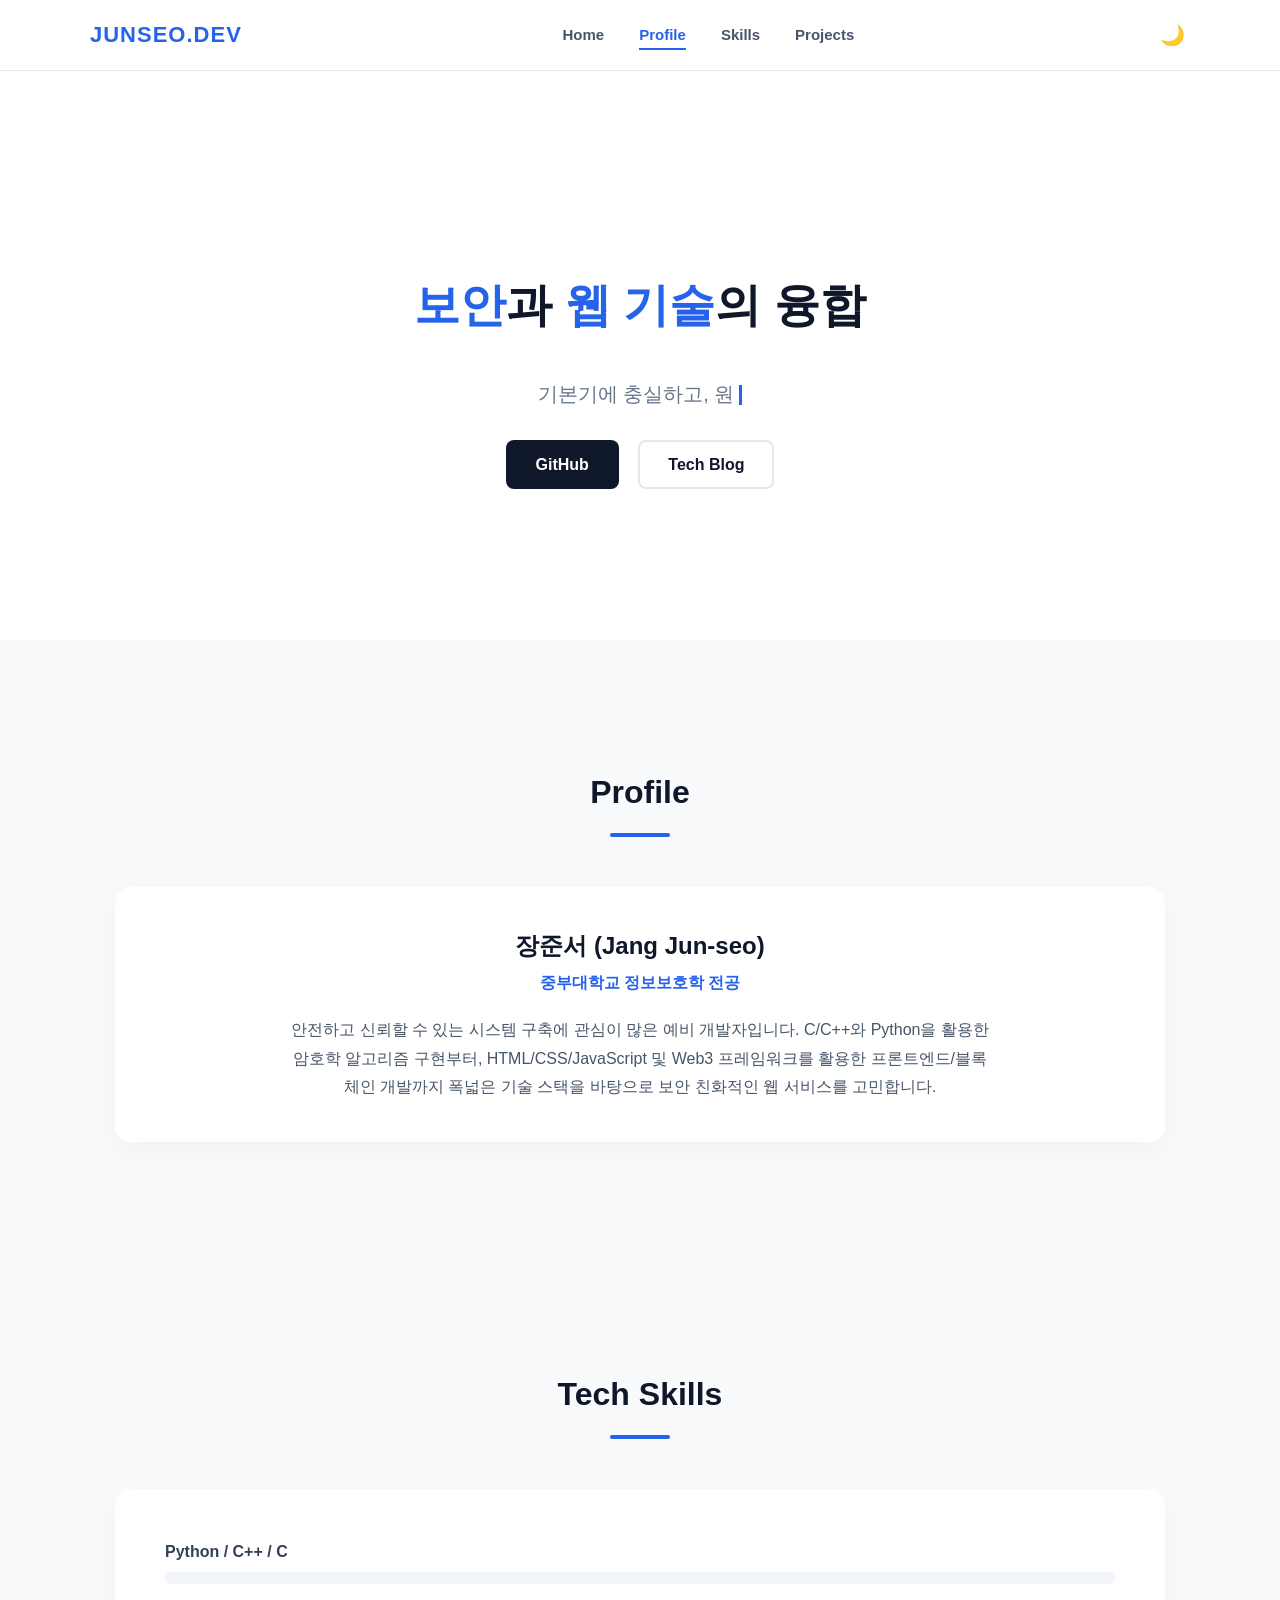
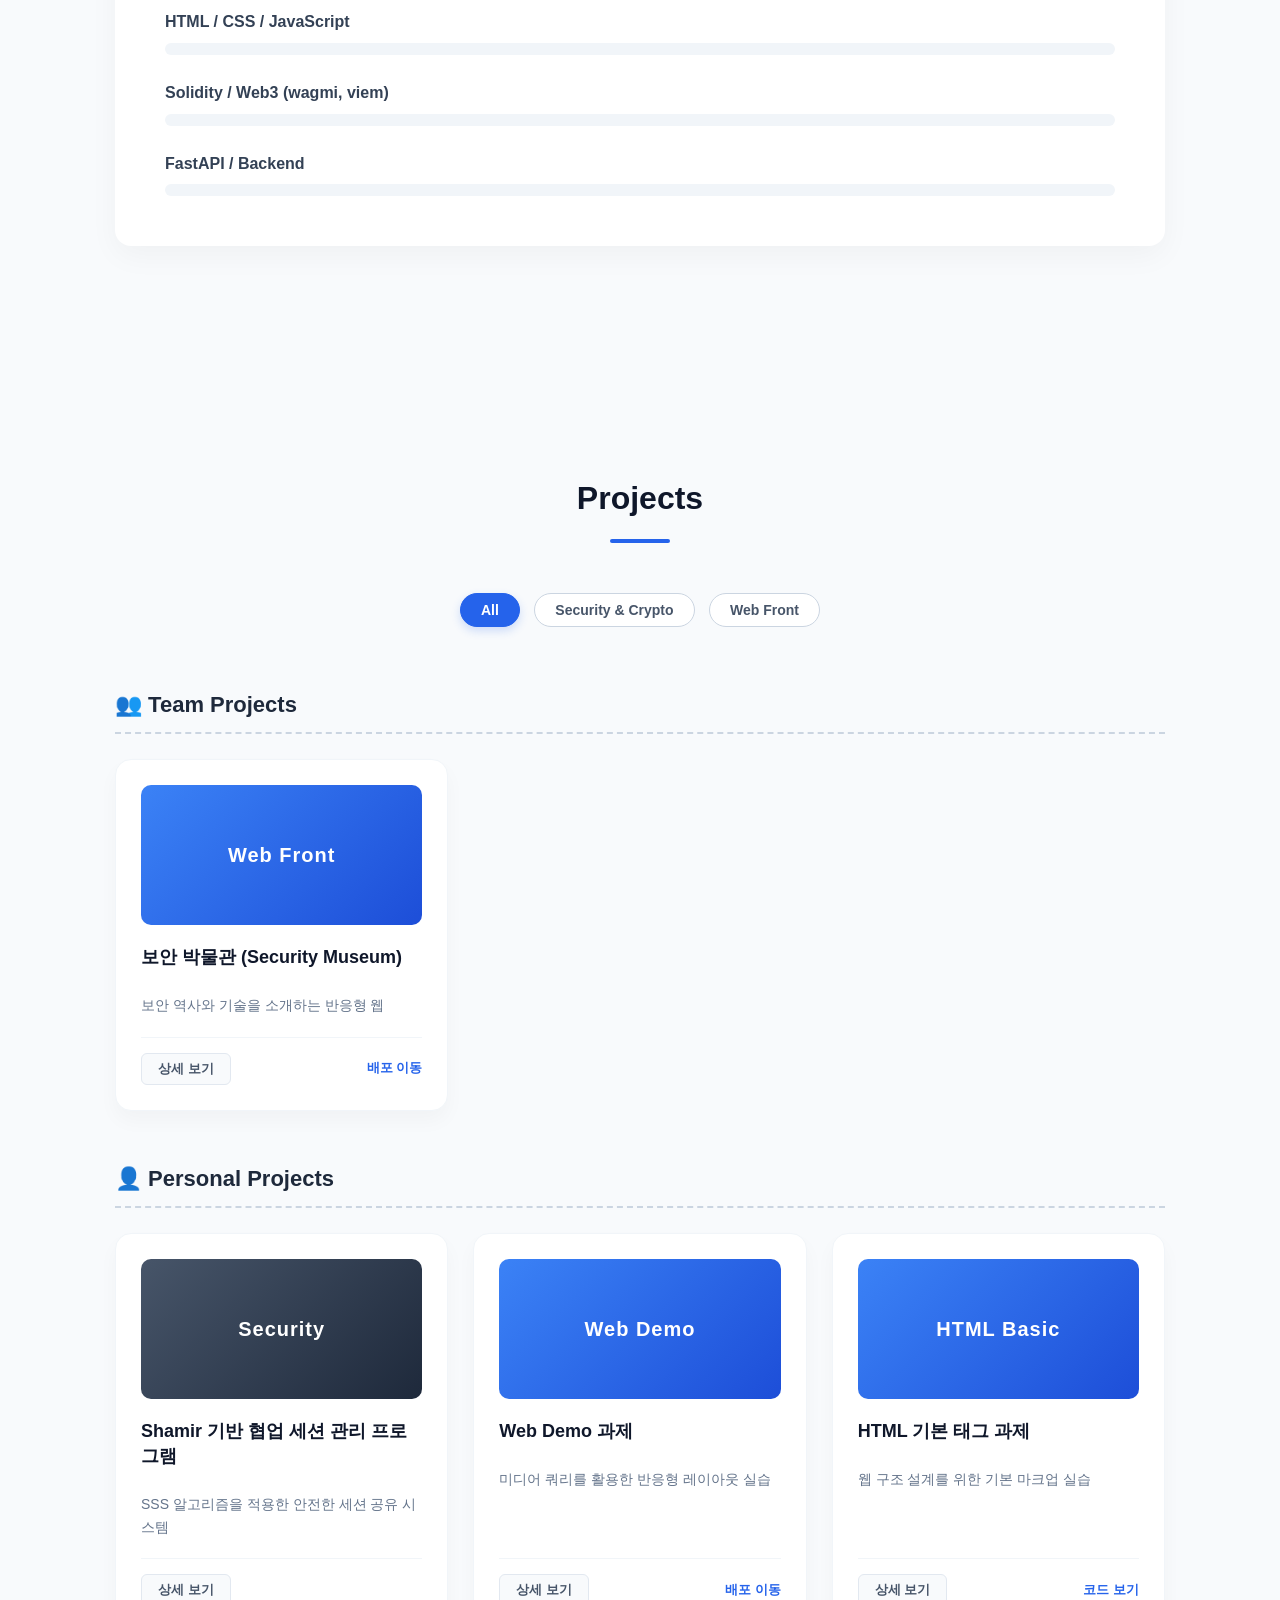
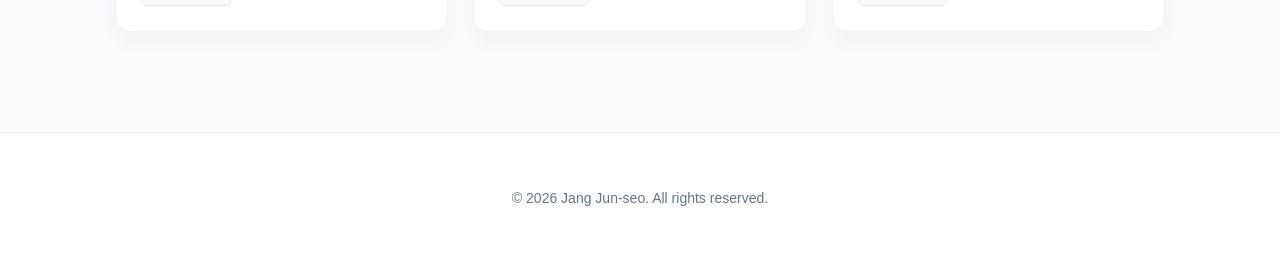
==== commit 5d99262e: "fix" ====
--- a/index.html
+++ b/index.html
@@ -21,7 +21,7 @@
     </nav>
 
     <section id="home" class="hero-section">
-      <div class="hero-content">
+      <div class="hero-content fade-in-up">
         <h1>
           <span class="highlight">보안</span>과
           <span class="highlight">웹 기술</span>의 융합
@@ -99,44 +99,93 @@
         <button class="filter-btn" data-filter="security">
           Security & Crypto
         </button>
-        <button class="filter-btn" data-filter="blockchain">Web3 & DApp</button>
         <button class="filter-btn" data-filter="web">Web Front</button>
       </div>
 
-      <div class="project-container">
-        <div
-          class="project-item"
-          data-category="security"
-          data-tech="Python, Cryptography, Security Protocol"
-          data-detail="Shamir's Secret Sharing(SSS) 알고리즘을 활용하여 팀원 간의 안전한 세션 키 분산 및 복구 메커니즘을 기획하고 구현한 프로젝트입니다."
-        >
-          <div class="project-thumb thumb-sec">Security</div>
-          <h3>Shamir 기반 팀 협업 세션 관리 프로그램</h3>
-          <p class="project-desc">
-            SSS 알고리즘을 적용한 안전한 세션 공유 시스템
-          </p>
-          <div class="project-links">
-            <button class="detail-btn">상세 보기</button>
-          </div>
-        </div>
-
-        <div
-          class="project-item"
-          data-category="web"
-          data-tech="HTML, CSS, JS, Vercel"
-          data-detail="정보보안의 역사와 주요 암호 기술(에니그마 등)을 인터랙티브하게 소개하는 웹 페이지입니다."
-        >
-          <div class="project-thumb thumb-web">Web Front</div>
-          <h3>보안 박물관 (Security Museum)</h3>
-          <p class="project-desc">보안 역사와 기술을 소개하는 반응형 웹</p>
-          <div class="project-links">
-            <button class="detail-btn">상세 보기</button>
-            <a
-              href="https://web-project-mid.vercel.app/"
-              class="view-link"
-              target="_blank"
-              >배포 이동</a
-            >
+      <div class="project-group">
+        <h3 class="project-group-title">👥 Team Projects</h3>
+        <div class="project-container">
+          <div
+            class="project-item"
+            data-category="web"
+            data-tech="HTML, CSS, JS, Vercel"
+            data-detail="정보보안의 역사와 주요 암호 기술(에니그마 등)을 인터랙티브하게 소개하는 웹 페이지입니다."
+          >
+            <div class="project-thumb thumb-web">Web Front</div>
+            <h3>보안 박물관 (Security Museum)</h3>
+            <p class="project-desc">보안 역사와 기술을 소개하는 반응형 웹</p>
+            <div class="project-links">
+              <button class="detail-btn">상세 보기</button>
+              <a
+                href="https://web-project-mid.vercel.app/"
+                class="view-link"
+                target="_blank"
+                >배포 이동</a
+              >
+            </div>
+          </div>
+        </div>
+      </div>
+
+      <div class="project-group">
+        <h3 class="project-group-title">👤 Personal Projects</h3>
+        <div class="project-container">
+          <div
+            class="project-item"
+            data-category="security"
+            data-tech="Python, Cryptography, Security Protocol"
+            data-detail="Shamir's Secret Sharing(SSS) 알고리즘을 활용하여 팀원 간의 안전한 세션 키 분산 및 복구 메커니즘을 기획하고 구현한 프로젝트입니다."
+          >
+            <div class="project-thumb thumb-sec">Security</div>
+            <h3>Shamir 기반 협업 세션 관리 프로그램</h3>
+            <p class="project-desc">
+              SSS 알고리즘을 적용한 안전한 세션 공유 시스템
+            </p>
+            <div class="project-links">
+              <button class="detail-btn">상세 보기</button>
+            </div>
+          </div>
+
+          <div
+            class="project-item"
+            data-category="web"
+            data-tech="HTML, CSS, Responsive Web"
+            data-detail="반응형 레이아웃을 적용한 웹 프로그래밍 개인 과제입니다."
+          >
+            <div class="project-thumb thumb-web">Web Demo</div>
+            <h3>Web Demo 과제</h3>
+            <p class="project-desc">
+              미디어 쿼리를 활용한 반응형 레이아웃 실습
+            </p>
+            <div class="project-links">
+              <button class="detail-btn">상세 보기</button>
+              <a
+                href="https://web2026-3.vercel.app/"
+                class="view-link"
+                target="_blank"
+                >배포 이동</a
+              >
+            </div>
+          </div>
+
+          <div
+            class="project-item"
+            data-category="web"
+            data-tech="HTML, CSS Basics"
+            data-detail="HTML의 기본 태그들을 사용하여 간단한 웹 페이지의 뼈대를 만들어보는 기초 실습 과제입니다."
+          >
+            <div class="project-thumb thumb-web">HTML Basic</div>
+            <h3>HTML 기본 태그 과제</h3>
+            <p class="project-desc">웹 구조 설계를 위한 기본 마크업 실습</p>
+            <div class="project-links">
+              <button class="detail-btn">상세 보기</button>
+              <a
+                href="https://github.com/bear300811/WebProject2"
+                class="view-link"
+                target="_blank"
+                >코드 보기</a
+              >
+            </div>
           </div>
         </div>
       </div>
--- a/index.css
+++ b/index.css
@@ -89,18 +89,40 @@
   color: #2563eb;
 }
 
+/* 타이핑 텍스트 본체 */
 .typing-text {
   font-size: 20px;
   color: #64748b;
-  min-height: 30px; /* 타이핑 전 레이아웃 흔들림 방지 */
+  min-height: 30px;
   margin-bottom: 30px;
-}
-
-.typing-cursor {
+  display: inline-block; /* 텍스트 너비만큼만 공간을 차지하게 변경 */
+}
+
+/* 글자 바로 옆에 찰싹 붙어서 깜빡이는 커서 생성 */
+.typing-text::after {
+  content: '';
   display: inline-block;
   width: 3px;
+  height: 20px;
   background-color: #2563eb;
+  margin-left: 5px;
+  vertical-align: text-bottom;
   animation: blink 0.8s infinite;
+}
+
+@keyframes blink {
+  0%,
+  100% {
+    opacity: 1;
+  }
+  50% {
+    opacity: 0;
+  }
+}
+
+/* 다크모드일 때 커서 색상도 맞춰서 변경 */
+body.dark-theme .typing-text::after {
+  background-color: #3b82f6;
 }
 
 @keyframes blink {
@@ -640,3 +662,34 @@
 body.dark-theme #modalDesc {
   color: #94a3b8;
 }
+/* 처음 접속 시 생동감을 주는 페이드인 애니메이션 */
+.fade-in-up {
+  animation: fadeInUp 1s ease-out forwards;
+}
+
+@keyframes fadeInUp {
+  from {
+    opacity: 0;
+    transform: translateY(30px);
+  }
+  to {
+    opacity: 1;
+    transform: translateY(0);
+  }
+}
+
+/* 프로젝트 그룹 타이틀 (팀/개인 프로젝트 구분) */
+.project-group-title {
+  font-size: 22px;
+  color: #1e293b;
+  margin: 50px 0 25px;
+  padding-bottom: 10px;
+  border-bottom: 2px dashed #cbd5e1;
+  text-align: left;
+}
+
+/* 다크모드 프로젝트 그룹 타이틀 */
+body.dark-theme .project-group-title {
+  color: #f1f5f9;
+  border-bottom-color: #334155;
+}
